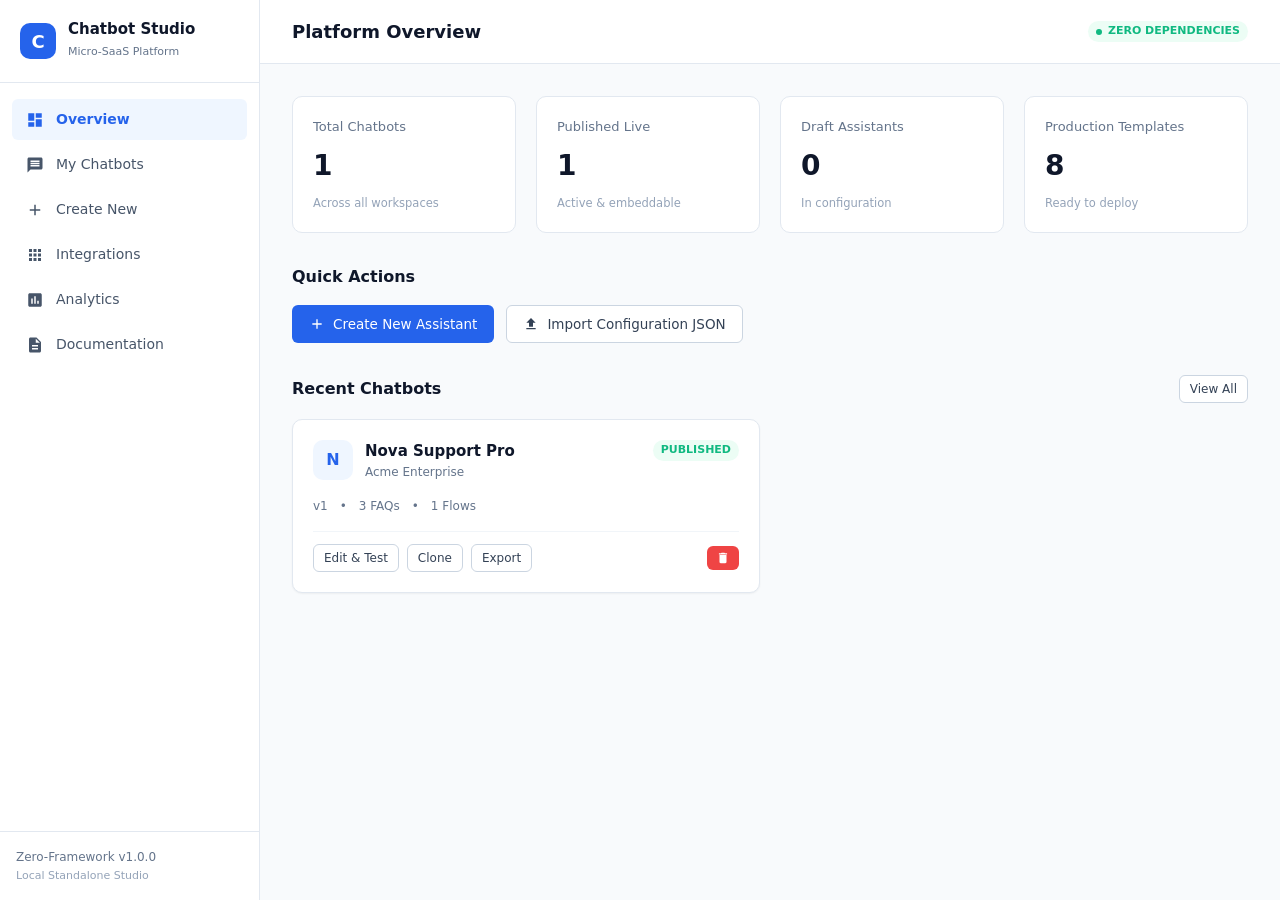
==== index.html @ 80006aa2 "feat: build zero-framework customizable chatbot creator micro-saas platform Co-authored-by: nitroaca" ====
<!DOCTYPE html>
<html lang="en">
<head>
  <meta charset="UTF-8">
  <meta name="viewport" content="width=device-width, initial-scale=1.0">
  <title>Chatbot Creator Studio | Zero-Framework Micro-SaaS</title>
  <meta name="description" content="Zero-framework customizable chatbot creation and management studio.">

  <!-- CSS Stylesheets -->
  <link rel="stylesheet" href="assets/css/main.css">
  <link rel="stylesheet" href="assets/css/dashboard.css">
  <link rel="stylesheet" href="assets/css/builder.css">
  <link rel="stylesheet" href="assets/css/widget.css">
  <link rel="stylesheet" href="assets/css/responsive.css">
</head>
<body>
  <div id="app">
    <!-- Sidebar Navigation -->
    <aside class="sidebar">
      <div class="brand-header">
        <div class="brand-logo">C</div>
        <div class="brand-text">
          <h1>Chatbot Studio</h1>
          <span>Micro-SaaS Platform</span>
        </div>
      </div>

      <nav class="sidebar-nav" aria-label="Main Navigation">
        <a href="#/" class="nav-item active">
          <svg viewBox="0 0 24 24"><path d="M3 13h8V3H3v10zm0 8h8v-6H3v6zm10 0h8V11h-8v10zm0-18v6h8V3h-8z"/></svg>
          Overview
        </a>
        <a href="#/chatbots" class="nav-item">
          <svg viewBox="0 0 24 24"><path d="M20 2H4c-1.1 0-2 .9-2 2v18l4-4h14c1.1 0 2-.9 2-2V4c0-1.1-.9-2-2-2zm-2 12H6v-2h12v2zm0-3H6V9h12v2zm0-3H6V6h12v2z"/></svg>
          My Chatbots
        </a>
        <a href="#/create" class="nav-item">
          <svg viewBox="0 0 24 24"><path d="M19 13h-6v6h-2v-6H5v-2h6V5h2v6h6v2z"/></svg>
          Create New
        </a>
        <a href="#/integrations" class="nav-item">
          <svg viewBox="0 0 24 24"><path d="M4 8h4V4H4v4zm6 12h4v-4h-4v4zm-6 0h4v-4H4v4zm0-6h4v-4H4v4zm6 0h4v-4h-4v4zm6-10v4h4V4h-4zm-6 4h4V4h-4v4zm6 6h4v-4h-4v4zm0 6h4v-4h-4v4z"/></svg>
          Integrations
        </a>
        <a href="#/analytics" class="nav-item">
          <svg viewBox="0 0 24 24"><path d="M19 3H5c-1.1 0-2 .9-2 2v14c0 1.1.9 2 2 2h14c1.1 0 2-.9 2-2V5c0-1.1-.9-2-2-2zM9 17H7v-7h2v7zm4 0h-2V7h2v10zm4 0h-2v-4h2v4z"/></svg>
          Analytics
        </a>
        <a href="#/docs" class="nav-item">
          <svg viewBox="0 0 24 24"><path d="M14 2H6c-1.1 0-1.99.9-1.99 2L4 20c0 1.1.89 2 1.99 2H18c1.1 0 2-.9 2-2V8l-6-6zm2 16H8v-2h8v2zm0-4H8v-2h8v2zm-3-5V3.5L18.5 9H13z"/></svg>
          Documentation
        </a>
      </nav>

      <div class="sidebar-footer">
        <div>Zero-Framework v1.0.0</div>
        <div style="font-size: 11px; color: var(--slate-400); margin-top: 2px;">Local Standalone Studio</div>
      </div>
    </aside>

    <!-- Main Content Area -->
    <main class="main-content">
      <header class="top-bar">
        <h2 class="page-title" id="pageTitle">Platform Overview</h2>
        <div style="display: flex; align-items: center; gap: 12px;">
          <span class="badge badge-published" style="display: flex; align-items: center; gap: 6px;">
            <span style="width: 6px; height: 6px; border-radius: 50%; background: currentColor;"></span>
            Zero Dependencies
          </span>
        </div>
      </header>

      <div class="content-body" id="appContent">
        <!-- Views dynamically injected here -->
      </div>
    </main>
  </div>

  <div id="toast-container" aria-live="polite"></div>

  <!-- Native ES Module Application Entrypoint -->
  <script type="module" src="assets/js/app.js"></script>
</body>
</html>
---- assets/css/main.css ----
/* Central Design Tokens and CSS Reset */
:root {
  --primary: #2563eb;
  --primary-hover: #1d4ed8;
  --primary-light: #eff6ff;
  --primary-focus: rgba(37, 99, 235, 0.25);

  --slate-50: #f8fafc;
  --slate-100: #f1f5f9;
  --slate-200: #e2e8f0;
  --slate-300: #cbd5e1;
  --slate-400: #94a3b8;
  --slate-500: #64748b;
  --slate-600: #475569;
  --slate-700: #334155;
  --slate-800: #1e293b;
  --slate-900: #0f172a;

  --success: #10b981;
  --success-light: #ecfdf5;
  --warning: #f59e0b;
  --warning-light: #fffbeb;
  --danger: #ef4444;
  --danger-light: #fef2f2;

  --radius-sm: 6px;
  --radius-md: 10px;
  --radius-lg: 16px;
  --radius-full: 9999px;

  --shadow-sm: 0 1px 2px 0 rgba(0, 0, 0, 0.05);
  --shadow-md: 0 4px 6px -1px rgba(0, 0, 0, 0.1), 0 2px 4px -1px rgba(0, 0, 0, 0.06);
  --shadow-lg: 0 10px 15px -3px rgba(0, 0, 0, 0.1), 0 4px 6px -2px rgba(0, 0, 0, 0.05);

  --font-sans: system-ui, -apple-system, BlinkMacSystemFont, "Segoe UI", Roboto, "Helvetica Neue", Arial, sans-serif;
  --font-mono: ui-monospace, SFMono-Regular, Menlo, Monaco, Consolas, "Liberation Mono", "Courier New", monospace;
}

*, *::before, *::after {
  box-sizing: border-box;
  margin: 0;
  padding: 0;
}

body {
  font-family: var(--font-sans);
  background-color: var(--slate-50);
  color: var(--slate-800);
  line-height: 1.5;
  -webkit-font-smoothing: antialiased;
  min-height: 100vh;
}

a {
  color: var(--primary);
  text-decoration: none;
}

button, input, select, textarea {
  font: inherit;
}

/* App Shell Layout */
#app {
  display: flex;
  min-height: 100vh;
}

.sidebar {
  width: 260px;
  background-color: #ffffff;
  border-right: 1px solid var(--slate-200);
  display: flex;
  flex-direction: column;
  flex-shrink: 0;
  position: sticky;
  top: 0;
  height: 100vh;
}

.brand-header {
  padding: 20px;
  display: flex;
  align-items: center;
  gap: 12px;
  border-bottom: 1px solid var(--slate-200);
}

.brand-logo {
  width: 36px;
  height: 36px;
  background: var(--primary);
  color: #ffffff;
  border-radius: var(--radius-md);
  display: flex;
  align-items: center;
  justify-content: center;
  font-weight: 700;
  font-size: 18px;
}

.brand-text h1 {
  font-size: 15px;
  font-weight: 700;
  color: var(--slate-900);
  line-height: 1.2;
}

.brand-text span {
  font-size: 11px;
  color: var(--slate-500);
  font-weight: 500;
}

.sidebar-nav {
  padding: 16px 12px;
  display: flex;
  flex-direction: column;
  gap: 4px;
  flex: 1;
  overflow-y: auto;
}

.nav-item {
  display: flex;
  align-items: center;
  gap: 12px;
  padding: 10px 14px;
  border-radius: var(--radius-sm);
  color: var(--slate-600);
  font-weight: 500;
  font-size: 14px;
  transition: all 0.15s ease;
}

.nav-item:hover {
  background-color: var(--slate-100);
  color: var(--slate-900);
}

.nav-item.active {
  background-color: var(--primary-light);
  color: var(--primary);
  font-weight: 600;
}

.nav-item svg {
  width: 18px;
  height: 18px;
  fill: currentColor;
}

.sidebar-footer {
  padding: 16px;
  border-top: 1px solid var(--slate-200);
  font-size: 12px;
  color: var(--slate-500);
}

.main-content {
  flex: 1;
  display: flex;
  flex-direction: column;
  overflow-x: hidden;
}

.top-bar {
  height: 64px;
  background-color: #ffffff;
  border-bottom: 1px solid var(--slate-200);
  display: flex;
  align-items: center;
  justify-content: space-between;
  padding: 0 32px;
}

.page-title {
  font-size: 18px;
  font-weight: 600;
  color: var(--slate-900);
}

.content-body {
  padding: 32px;
  flex: 1;
}

/* Common UI Components */
.btn {
  display: inline-flex;
  align-items: center;
  gap: 8px;
  padding: 8px 16px;
  border-radius: var(--radius-sm);
  font-size: 13.5px;
  font-weight: 500;
  cursor: pointer;
  border: 1px solid transparent;
  transition: all 0.15s ease;
}

.btn-primary {
  background-color: var(--primary);
  color: #ffffff;
}

.btn-primary:hover {
  background-color: var(--primary-hover);
}

.btn-secondary {
  background-color: #ffffff;
  border-color: var(--slate-300);
  color: var(--slate-700);
}

.btn-secondary:hover {
  background-color: var(--slate-50);
  border-color: var(--slate-400);
}

.btn-danger {
  background-color: var(--danger);
  color: #ffffff;
}

.btn-danger:hover {
  background-color: #dc2626;
}

.badge {
  display: inline-flex;
  padding: 2px 8px;
  border-radius: var(--radius-full);
  font-size: 11px;
  font-weight: 600;
  text-transform: uppercase;
}

.badge-published {
  background-color: var(--success-light);
  color: var(--success);
}

.badge-draft {
  background-color: var(--slate-100);
  color: var(--slate-600);
}

.card {
  background: #ffffff;
  border: 1px solid var(--slate-200);
  border-radius: var(--radius-md);
  box-shadow: var(--shadow-sm);
  padding: 24px;
}

/* Toast Notifications */
#toast-container {
  position: fixed;
  bottom: 24px;
  right: 24px;
  display: flex;
  flex-direction: column;
  gap: 8px;
  z-index: 99999;
}

.toast {
  background: #ffffff;
  border: 1px solid var(--slate-200);
  box-shadow: var(--shadow-lg);
  border-radius: var(--radius-md);
  padding: 12px 18px;
  font-size: 13.5px;
  display: flex;
  align-items: center;
  gap: 10px;
  animation: toastIn 0.2s ease-out;
  min-width: 260px;
}

.toast.toast-success { border-left: 4px solid var(--success); }
.toast.toast-error { border-left: 4px solid var(--danger); }
.toast.toast-info { border-left: 4px solid var(--primary); }

@keyframes toastIn {
  from { opacity: 0; transform: translateY(10px); }
  to { opacity: 1; transform: translateY(0); }
}
---- assets/css/dashboard.css ----
/* Dashboard & My Chatbots Views */
.stats-grid {
  display: grid;
  grid-template-columns: repeat(auto-fit, minmax(220px, 1fr));
  gap: 20px;
  margin-bottom: 32px;
}

.stat-card {
  background: #ffffff;
  border: 1px solid var(--slate-200);
  border-radius: var(--radius-md);
  padding: 20px;
  display: flex;
  flex-direction: column;
  gap: 8px;
}

.stat-label {
  font-size: 13px;
  color: var(--slate-500);
  font-weight: 500;
}

.stat-value {
  font-size: 28px;
  font-weight: 700;
  color: var(--slate-900);
}

.stat-sub {
  font-size: 11.5px;
  color: var(--slate-400);
}

.dashboard-section {
  margin-bottom: 32px;
}

.section-header {
  display: flex;
  align-items: center;
  justify-content: space-between;
  margin-bottom: 16px;
}

.section-title {
  font-size: 16px;
  font-weight: 600;
  color: var(--slate-900);
}

/* Chatbot Cards Grid */
.bots-grid {
  display: grid;
  grid-template-columns: repeat(auto-fill, minmax(320px, 1fr));
  gap: 20px;
}

.bot-card {
  background: #ffffff;
  border: 1px solid var(--slate-200);
  border-radius: var(--radius-md);
  padding: 20px;
  display: flex;
  flex-direction: column;
  gap: 16px;
  box-shadow: var(--shadow-sm);
  transition: transform 0.15s, box-shadow 0.15s;
}

.bot-card:hover {
  transform: translateY(-2px);
  box-shadow: var(--shadow-md);
}

.bot-header {
  display: flex;
  align-items: flex-start;
  justify-content: space-between;
}

.bot-title-group {
  display: flex;
  align-items: center;
  gap: 12px;
}

.bot-avatar-badge {
  width: 40px;
  height: 40px;
  border-radius: var(--radius-md);
  background-color: var(--primary-light);
  color: var(--primary);
  display: flex;
  align-items: center;
  justify-content: center;
  font-weight: 700;
  font-size: 16px;
}

.bot-name {
  font-size: 15px;
  font-weight: 600;
  color: var(--slate-900);
}

.bot-business {
  font-size: 12px;
  color: var(--slate-500);
}

.bot-meta {
  display: flex;
  align-items: center;
  gap: 12px;
  font-size: 12px;
  color: var(--slate-500);
}

.bot-actions {
  display: flex;
  align-items: center;
  gap: 8px;
  padding-top: 12px;
  border-top: 1px solid var(--slate-100);
  margin-top: auto;
}

/* Empty States */
.empty-state {
  text-align: center;
  padding: 48px 24px;
  background: #ffffff;
  border: 1px dashed var(--slate-300);
  border-radius: var(--radius-md);
}

.empty-icon {
  width: 48px;
  height: 48px;
  margin: 0 auto 16px;
  color: var(--slate-400);
}

.empty-title {
  font-size: 16px;
  font-weight: 600;
  color: var(--slate-900);
  margin-bottom: 6px;
}

.empty-desc {
  font-size: 13.5px;
  color: var(--slate-500);
  max-width: 420px;
  margin: 0 auto 20px;
}
---- assets/css/builder.css ----
/* Chatbot Studio Builder & Tabs Layout */
.builder-layout {
  display: grid;
  grid-template-columns: 1fr 420px;
  gap: 28px;
  align-items: start;
}

.builder-main {
  background: #ffffff;
  border: 1px solid var(--slate-200);
  border-radius: var(--radius-md);
  box-shadow: var(--shadow-sm);
  display: flex;
  flex-direction: column;
}

.builder-tabs {
  display: flex;
  overflow-x: auto;
  border-bottom: 1px solid var(--slate-200);
  padding: 0 16px;
  background: var(--slate-50);
}

.tab-btn {
  padding: 14px 18px;
  border: none;
  background: transparent;
  color: var(--slate-600);
  font-weight: 500;
  font-size: 13.5px;
  cursor: pointer;
  border-bottom: 2px solid transparent;
  white-space: nowrap;
  transition: all 0.15s;
}

.tab-btn:hover {
  color: var(--slate-900);
}

.tab-btn.active {
  color: var(--primary);
  border-bottom-color: var(--primary);
  font-weight: 600;
  background: #ffffff;
}

.builder-panel {
  display: none;
  padding: 24px;
}

.builder-panel.active {
  display: block;
}

/* Forms & Controls */
.form-group {
  margin-bottom: 20px;
}

.form-label {
  display: block;
  font-size: 13px;
  font-weight: 600;
  color: var(--slate-700);
  margin-bottom: 6px;
}

.form-help {
  font-size: 12px;
  color: var(--slate-500);
  margin-top: 4px;
}

.form-input, .form-select, .form-textarea {
  width: 100%;
  padding: 9px 12px;
  border: 1px solid var(--slate-300);
  border-radius: var(--radius-sm);
  font-size: 13.5px;
  color: var(--slate-800);
  background: #ffffff;
  outline: none;
  transition: border-color 0.15s;
}

.form-input:focus, .form-select:focus, .form-textarea:focus {
  border-color: var(--primary);
  box-shadow: 0 0 0 3px var(--primary-focus);
}

.form-row {
  display: grid;
  grid-template-columns: 1fr 1fr;
  gap: 16px;
}

/* Live Preview Column */
.builder-preview {
  position: sticky;
  top: 96px;
  background: #ffffff;
  border: 1px solid var(--slate-200);
  border-radius: var(--radius-md);
  box-shadow: var(--shadow-sm);
  padding: 20px;
  display: flex;
  flex-direction: column;
  gap: 16px;
}

.preview-header {
  display: flex;
  align-items: center;
  justify-content: space-between;
  border-bottom: 1px solid var(--slate-100);
  padding-bottom: 12px;
}

.preview-title {
  font-size: 14px;
  font-weight: 600;
  color: var(--slate-900);
  display: flex;
  align-items: center;
  gap: 8px;
}

.preview-status-dot {
  width: 8px;
  height: 8px;
  border-radius: 50%;
  background-color: var(--success);
}

.preview-container {
  height: 520px;
  border: 1px solid var(--slate-200);
  border-radius: var(--radius-md);
  background: #f8fafc;
  position: relative;
  overflow: hidden;
}

/* Knowledge Base Table & Items */
.kb-item-card {
  border: 1px solid var(--slate-200);
  border-radius: var(--radius-sm);
  padding: 16px;
  margin-bottom: 12px;
  background: #ffffff;
}

.kb-item-header {
  display: flex;
  justify-content: space-between;
  align-items: center;
  margin-bottom: 8px;
}

.kb-question {
  font-weight: 600;
  font-size: 14px;
  color: var(--slate-900);
}

.kb-answer {
  font-size: 13px;
  color: var(--slate-600);
  margin-bottom: 8px;
}

.kb-keywords {
  display: flex;
  flex-wrap: wrap;
  gap: 4px;
}

.kb-tag {
  background: var(--slate-100);
  color: var(--slate-600);
  font-size: 11px;
  padding: 2px 6px;
  border-radius: 4px;
}

/* Snippet Code Box */
.code-box {
  background: var(--slate-900);
  color: #e2e8f0;
  border-radius: var(--radius-sm);
  padding: 16px;
  font-family: var(--font-mono);
  font-size: 12.5px;
  overflow-x: auto;
  position: relative;
  margin-top: 10px;
}

.code-box pre {
  margin: 0;
  white-space: pre-wrap;
  word-break: break-all;
}
---- assets/css/widget.css ----
/* Widget Layout Tokens and Standalone Styling */
.widget-demo-container {
  display: flex;
  align-items: center;
  justify-content: center;
  min-height: 400px;
}
---- assets/css/responsive.css ----
/* Responsive Breakpoints & Mobile Drawer */
@media (max-width: 1024px) {
  .builder-layout {
    grid-template-columns: 1fr;
  }

  .builder-preview {
    position: relative;
    top: 0;
    margin-top: 24px;
  }
}

@media (max-width: 768px) {
  #app {
    flex-direction: column;
  }

  .sidebar {
    width: 100%;
    height: auto;
    position: relative;
    border-right: none;
    border-bottom: 1px solid var(--slate-200);
  }

  .sidebar-nav {
    flex-direction: row;
    overflow-x: auto;
    padding: 8px 12px;
  }

  .top-bar {
    padding: 0 16px;
  }

  .content-body {
    padding: 16px;
  }

  .form-row {
    grid-template-columns: 1fr;
  }

  .stats-grid {
    grid-template-columns: 1fr;
  }
}
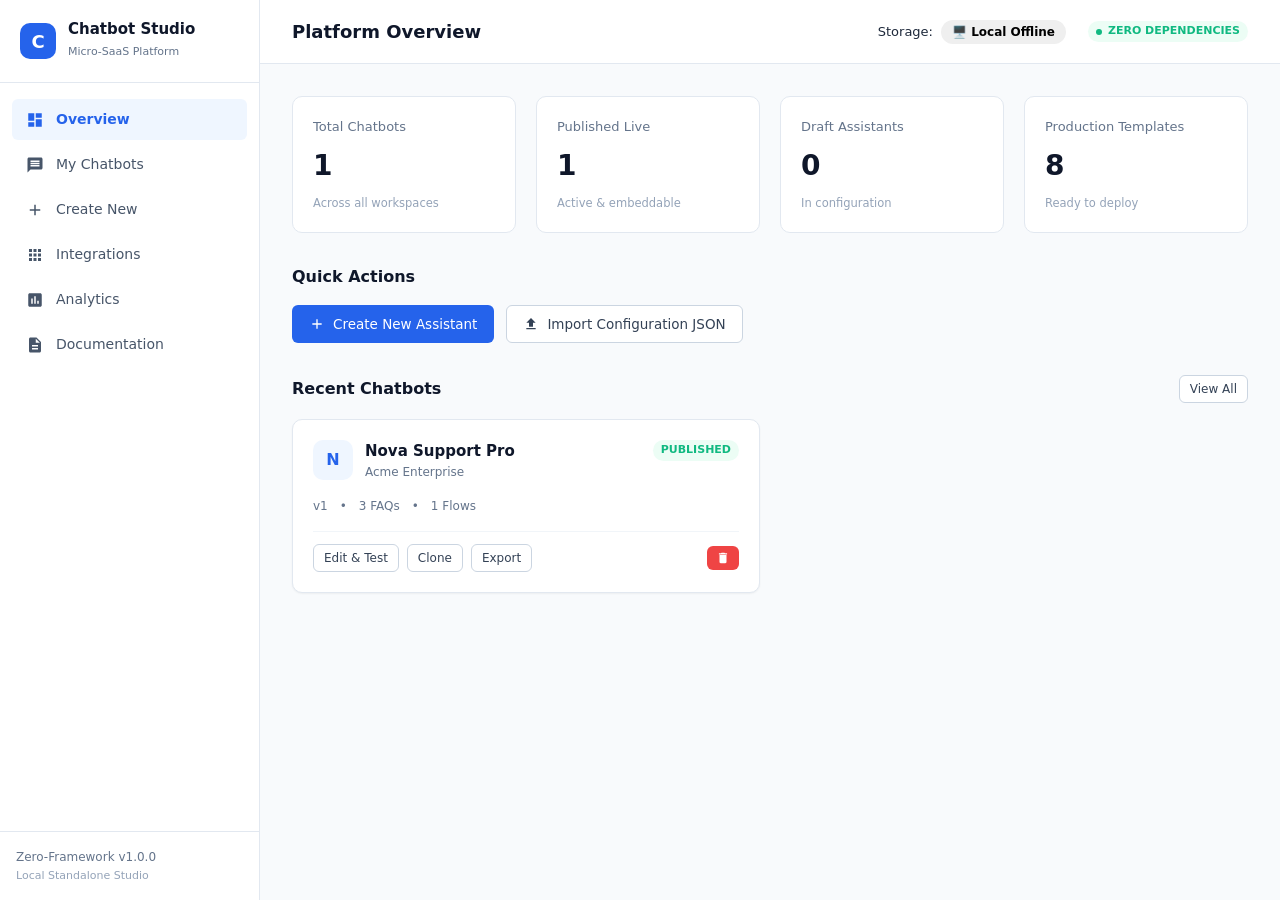
==== commit f77ed39f: "feat: add isolated vanilla PHP backend, DB schema & seeding, SaaS membership and PayPal billing Co-a" ====
--- a/index.html
+++ b/index.html
@@ -3,8 +3,46 @@
 <head>
   <meta charset="UTF-8">
   <meta name="viewport" content="width=device-width, initial-scale=1.0">
-  <title>Chatbot Creator Studio | Zero-Framework Micro-SaaS</title>
-  <meta name="description" content="Zero-framework customizable chatbot creation and management studio.">
+  <title>Chatbot Creator Studio | Zero-Framework Customizable Micro-SaaS Platform</title>
+  <meta name="description" content="Build, customize, and deploy intelligent customer support chatbots in minutes with zero frameworks, zero dependencies, and 100% vanilla JavaScript.">
+  <meta name="keywords" content="chatbot creator, zero-framework chatbot, customer support bot, micro-saas, embeddable chat widget, no-code bot builder, vanilla javascript chatbot">
+  <meta name="author" content="Chatbot Creator Studio">
+  <meta name="robots" content="index, follow">
+  <meta name="theme-color" content="#2563eb">
+  <link rel="canonical" href="./">
+
+  <!-- Favicon -->
+  <link rel="icon" type="image/svg+xml" href="favicon.svg">
+
+  <!-- Open Graph / Facebook -->
+  <meta property="og:type" content="website">
+  <meta property="og:title" content="Chatbot Creator Studio | Zero-Framework Micro-SaaS">
+  <meta property="og:description" content="Create, customize, test, and publish intelligent customer-support chatbots with zero build steps and complete style isolation.">
+  <meta property="og:image" content="favicon.svg">
+  <meta property="og:site_name" content="Chatbot Creator Studio">
+
+  <!-- Twitter Card -->
+  <meta name="twitter:card" content="summary_large_image">
+  <meta name="twitter:title" content="Chatbot Creator Studio | Zero-Framework Micro-SaaS">
+  <meta name="twitter:description" content="Build and deploy lightweight customizable chatbots with zero frameworks and native web standards.">
+  <meta name="twitter:image" content="favicon.svg">
+
+  <!-- Structured Data / JSON-LD -->
+  <script type="application/ld+json">
+  {
+    "@context": "https://schema.org",
+    "@type": "WebApplication",
+    "name": "Chatbot Creator Studio",
+    "applicationCategory": "BusinessApplication",
+    "operatingSystem": "All modern browsers",
+    "description": "Zero-framework customizable customer-support chatbot creation and management studio.",
+    "offers": {
+      "@type": "Offer",
+      "price": "0",
+      "priceCurrency": "USD"
+    }
+  }
+  </script>
 
   <!-- CSS Stylesheets -->
   <link rel="stylesheet" href="assets/css/main.css">
@@ -63,6 +101,20 @@
       <header class="top-bar">
         <h2 class="page-title" id="pageTitle">Platform Overview</h2>
         <div style="display: flex; align-items: center; gap: 12px;">
+          <!-- Backend Mode Switcher -->
+          <div class="backend-switcher" style="display: flex; align-items: center; gap: 8px; background: var(--bg-surface); padding: 4px 10px; border-radius: var(--radius-full); border: 1px solid var(--border-color); font-size: 0.8125rem;">
+            <span style="color: var(--text-muted);">Storage:</span>
+            <button id="backendToggleBtn" class="btn btn-sm btn-outline" style="border-radius: var(--radius-full); padding: 2px 10px; font-size: 0.75rem; font-weight: 600;">
+              <span id="backendModeLabel">🖥️ Local Offline</span>
+            </button>
+          </div>
+
+          <div id="userAccountSection" style="display: none; align-items: center; gap: 8px;">
+            <span id="userPlanBadge" class="badge" style="background: rgba(37,99,235,0.1); color: var(--color-primary); font-weight: 600;">Free Starter</span>
+            <button id="membershipBtn" class="btn btn-sm btn-primary" style="padding: 4px 10px; font-size: 0.75rem;">Upgrade</button>
+            <button id="logoutBtn" class="btn btn-sm btn-ghost" title="Logout" style="padding: 4px 8px; font-size: 0.75rem;">Sign out</button>
+          </div>
+
           <span class="badge badge-published" style="display: flex; align-items: center; gap: 6px;">
             <span style="width: 6px; height: 6px; border-radius: 50%; background: currentColor;"></span>
             Zero Dependencies
@@ -78,6 +130,73 @@
 
   <div id="toast-container" aria-live="polite"></div>
 
+  <!-- Backend Auth Modal -->
+  <div id="authModal" class="modal" style="display: none; position: fixed; inset: 0; z-index: 1000; background: rgba(15,23,42,0.6); align-items: center; justify-content: center; backdrop-filter: blur(4px);">
+    <div class="modal-card card" style="max-width: 440px; width: 90%; background: var(--bg-surface); padding: 32px; border-radius: var(--radius-lg); box-shadow: var(--shadow-lg); border: 1px solid var(--border-color);">
+      <div style="display: flex; justify-content: space-between; align-items: center; margin-bottom: 20px;">
+        <h3 id="authModalTitle" style="font-size: 1.25rem; font-weight: 700;">Connect to PHP Cloud SaaS</h3>
+        <button id="closeAuthModalBtn" class="btn btn-ghost" style="padding: 4px 8px; font-size: 1.25rem;">&times;</button>
+      </div>
+
+      <div style="display: flex; gap: 8px; margin-bottom: 20px; border-bottom: 1px solid var(--border-color); padding-bottom: 8px;">
+        <button id="authTabLogin" class="btn btn-sm btn-outline active" style="flex: 1;">Sign In</button>
+        <button id="authTabRegister" class="btn btn-sm btn-outline" style="flex: 1;">Create Account</button>
+      </div>
+
+      <form id="authForm" style="display: flex; flex-direction: column; gap: 14px;">
+        <div id="authNameGroup" style="display: none;">
+          <label style="display: block; font-size: 0.8125rem; font-weight: 600; margin-bottom: 4px;">Full Name</label>
+          <input type="text" id="authName" class="form-control" placeholder="Jane Doe" style="width: 100%; padding: 8px 12px; border: 1px solid var(--border-color); border-radius: var(--radius-md);">
+        </div>
+
+        <div>
+          <label style="display: block; font-size: 0.8125rem; font-weight: 600; margin-bottom: 4px;">Email Address</label>
+          <input type="email" id="authEmail" class="form-control" placeholder="user@example.com" required style="width: 100%; padding: 8px 12px; border: 1px solid var(--border-color); border-radius: var(--radius-md);">
+        </div>
+
+        <div>
+          <label style="display: block; font-size: 0.8125rem; font-weight: 600; margin-bottom: 4px;">Password</label>
+          <input type="password" id="authPassword" class="form-control" placeholder="••••••••" required style="width: 100%; padding: 8px 12px; border: 1px solid var(--border-color); border-radius: var(--radius-md);">
+        </div>
+
+        <div id="authErrorMsg" style="color: var(--color-danger); font-size: 0.8125rem; display: none;"></div>
+
+        <button type="submit" id="authSubmitBtn" class="btn btn-primary" style="width: 100%; padding: 10px; margin-top: 8px; font-weight: 600;">Sign In to Cloud Studio</button>
+      </form>
+    </div>
+  </div>
+
+  <!-- SaaS Membership Pricing Modal -->
+  <div id="membershipModal" class="modal" style="display: none; position: fixed; inset: 0; z-index: 1000; background: rgba(15,23,42,0.6); align-items: center; justify-content: center; backdrop-filter: blur(4px);">
+    <div class="modal-card card" style="max-width: 900px; width: 95%; max-height: 90vh; overflow-y: auto; background: var(--bg-surface); padding: 32px; border-radius: var(--radius-lg); box-shadow: var(--shadow-lg); border: 1px solid var(--border-color);">
+      <div style="display: flex; justify-content: space-between; align-items: center; margin-bottom: 12px;">
+        <div>
+          <h3 style="font-size: 1.5rem; font-weight: 800;">Choose Your Studio Plan</h3>
+          <p style="color: var(--text-muted); font-size: 0.875rem;">Scale your conversational assistants with transparent tiered pricing.</p>
+        </div>
+        <button id="closeMembershipModalBtn" class="btn btn-ghost" style="padding: 4px 8px; font-size: 1.5rem;">&times;</button>
+      </div>
+
+      <!-- Billing Cycle Toggle -->
+      <div style="display: flex; justify-content: center; align-items: center; gap: 12px; margin: 24px 0;">
+        <span style="font-weight: 600; font-size: 0.875rem;">Monthly</span>
+        <button id="billingCycleToggleBtn" class="btn btn-sm btn-outline" style="border-radius: var(--radius-full); padding: 4px 14px; font-size: 0.75rem;">
+          <span id="billingCycleText">Switch to Yearly</span>
+        </button>
+        <span style="font-weight: 600; font-size: 0.875rem;">Yearly <span class="badge" style="background: rgba(16,185,129,0.15); color: #059669; font-size: 0.75rem; margin-left: 4px;">Save 20%</span></span>
+      </div>
+
+      <!-- Plan Cards Grid -->
+      <div id="plansGrid" style="display: grid; grid-template-columns: repeat(auto-fit, minmax(200px, 1fr)); gap: 16px; margin-bottom: 24px;">
+        <!-- Injected via JavaScript -->
+      </div>
+
+      <div style="border-top: 1px solid var(--border-color); padding-top: 16px; text-align: center; font-size: 0.8125rem; color: var(--text-muted);">
+        🔒 Secure multi-choice recurring and ongoing payments processed via PayPal. Cancel anytime.
+      </div>
+    </div>
+  </div>
+
   <!-- Native ES Module Application Entrypoint -->
   <script type="module" src="assets/js/app.js"></script>
 </body>
--- a/assets/css/main.css
+++ b/assets/css/main.css
@@ -42,6 +42,12 @@
   padding: 0;
 }
 
+html, body {
+  width: 100%;
+  max-width: 100%;
+  overflow-x: hidden;
+}
+
 body {
   font-family: var(--font-sans);
   background-color: var(--slate-50);
@@ -58,12 +64,16 @@
 
 button, input, select, textarea {
   font: inherit;
+  max-width: 100%;
 }
 
 /* App Shell Layout */
 #app {
   display: flex;
   min-height: 100vh;
+  width: 100%;
+  max-width: 100%;
+  overflow-x: hidden;
 }
 
 .sidebar {
@@ -76,6 +86,7 @@
   position: sticky;
   top: 0;
   height: 100vh;
+  z-index: 50;
 }
 
 .brand-header {
@@ -97,6 +108,11 @@
   justify-content: center;
   font-weight: 700;
   font-size: 18px;
+  flex-shrink: 0;
+}
+
+.brand-text {
+  min-width: 0;
 }
 
 .brand-text h1 {
@@ -104,6 +120,9 @@
   font-weight: 700;
   color: var(--slate-900);
   line-height: 1.2;
+  white-space: nowrap;
+  overflow: hidden;
+  text-overflow: ellipsis;
 }
 
 .brand-text span {
@@ -131,6 +150,7 @@
   font-weight: 500;
   font-size: 14px;
   transition: all 0.15s ease;
+  white-space: nowrap;
 }
 
 .nav-item:hover {
@@ -148,6 +168,7 @@
   width: 18px;
   height: 18px;
   fill: currentColor;
+  flex-shrink: 0;
 }
 
 .sidebar-footer {
@@ -159,36 +180,45 @@
 
 .main-content {
   flex: 1;
+  min-width: 0;
   display: flex;
   flex-direction: column;
   overflow-x: hidden;
+  width: 100%;
 }
 
 .top-bar {
-  height: 64px;
+  min-height: 64px;
   background-color: #ffffff;
   border-bottom: 1px solid var(--slate-200);
   display: flex;
   align-items: center;
   justify-content: space-between;
-  padding: 0 32px;
+  padding: 12px 32px;
+  gap: 16px;
+  flex-wrap: wrap;
 }
 
 .page-title {
   font-size: 18px;
   font-weight: 600;
   color: var(--slate-900);
+  min-width: 0;
+  word-break: break-word;
 }
 
 .content-body {
   padding: 32px;
   flex: 1;
+  min-width: 0;
+  width: 100%;
 }
 
 /* Common UI Components */
 .btn {
   display: inline-flex;
   align-items: center;
+  justify-content: center;
   gap: 8px;
   padding: 8px 16px;
   border-radius: var(--radius-sm);
@@ -197,6 +227,8 @@
   cursor: pointer;
   border: 1px solid transparent;
   transition: all 0.15s ease;
+  white-space: nowrap;
+  max-width: 100%;
 }
 
 .btn-primary {
@@ -230,11 +262,13 @@
 
 .badge {
   display: inline-flex;
+  align-items: center;
   padding: 2px 8px;
   border-radius: var(--radius-full);
   font-size: 11px;
   font-weight: 600;
   text-transform: uppercase;
+  white-space: nowrap;
 }
 
 .badge-published {
@@ -253,6 +287,8 @@
   border-radius: var(--radius-md);
   box-shadow: var(--shadow-sm);
   padding: 24px;
+  min-width: 0;
+  max-width: 100%;
 }
 
 /* Toast Notifications */
@@ -260,10 +296,12 @@
   position: fixed;
   bottom: 24px;
   right: 24px;
+  max-width: calc(100vw - 32px);
   display: flex;
   flex-direction: column;
   gap: 8px;
   z-index: 99999;
+  pointer-events: none;
 }
 
 .toast {
@@ -277,7 +315,8 @@
   align-items: center;
   gap: 10px;
   animation: toastIn 0.2s ease-out;
-  min-width: 260px;
+  pointer-events: auto;
+  word-break: break-word;
 }
 
 .toast.toast-success { border-left: 4px solid var(--success); }
--- a/assets/css/builder.css
+++ b/assets/css/builder.css
@@ -1,9 +1,11 @@
 /* Chatbot Studio Builder & Tabs Layout */
 .builder-layout {
   display: grid;
-  grid-template-columns: 1fr 420px;
-  gap: 28px;
+  grid-template-columns: minmax(0, 1fr) minmax(320px, 420px);
+  gap: 24px;
   align-items: start;
+  width: 100%;
+  max-width: 100%;
 }
 
 .builder-main {
@@ -13,18 +15,32 @@
   box-shadow: var(--shadow-sm);
   display: flex;
   flex-direction: column;
+  min-width: 0;
+  width: 100%;
+  overflow: hidden;
 }
 
 .builder-tabs {
   display: flex;
   overflow-x: auto;
   border-bottom: 1px solid var(--slate-200);
-  padding: 0 16px;
+  padding: 0 12px;
   background: var(--slate-50);
+  -webkit-overflow-scrolling: touch;
+  scrollbar-width: thin;
+}
+
+.builder-tabs::-webkit-scrollbar {
+  height: 4px;
+}
+
+.builder-tabs::-webkit-scrollbar-thumb {
+  background: var(--slate-300);
+  border-radius: 4px;
 }
 
 .tab-btn {
-  padding: 14px 18px;
+  padding: 14px 16px;
   border: none;
   background: transparent;
   color: var(--slate-600);
@@ -34,6 +50,7 @@
   border-bottom: 2px solid transparent;
   white-space: nowrap;
   transition: all 0.15s;
+  flex-shrink: 0;
 }
 
 .tab-btn:hover {
@@ -50,6 +67,8 @@
 .builder-panel {
   display: none;
   padding: 24px;
+  min-width: 0;
+  width: 100%;
 }
 
 .builder-panel.active {
@@ -59,6 +78,8 @@
 /* Forms & Controls */
 .form-group {
   margin-bottom: 20px;
+  width: 100%;
+  min-width: 0;
 }
 
 .form-label {
@@ -67,16 +88,20 @@
   font-weight: 600;
   color: var(--slate-700);
   margin-bottom: 6px;
+  word-break: break-word;
 }
 
 .form-help {
   font-size: 12px;
   color: var(--slate-500);
   margin-top: 4px;
+  line-height: 1.4;
 }
 
 .form-input, .form-select, .form-textarea {
   width: 100%;
+  max-width: 100%;
+  box-sizing: border-box;
   padding: 9px 12px;
   border: 1px solid var(--slate-300);
   border-radius: var(--radius-sm);
@@ -85,6 +110,7 @@
   background: #ffffff;
   outline: none;
   transition: border-color 0.15s;
+  min-width: 0;
 }
 
 .form-input:focus, .form-select:focus, .form-textarea:focus {
@@ -94,14 +120,16 @@
 
 .form-row {
   display: grid;
-  grid-template-columns: 1fr 1fr;
+  grid-template-columns: minmax(0, 1fr) minmax(0, 1fr);
   gap: 16px;
+  width: 100%;
+  min-width: 0;
 }
 
 /* Live Preview Column */
 .builder-preview {
   position: sticky;
-  top: 96px;
+  top: 84px;
   background: #ffffff;
   border: 1px solid var(--slate-200);
   border-radius: var(--radius-md);
@@ -109,7 +137,9 @@
   padding: 20px;
   display: flex;
   flex-direction: column;
-  gap: 16px;
+  gap: 14px;
+  min-width: 0;
+  width: 100%;
 }
 
 .preview-header {
@@ -118,6 +148,7 @@
   justify-content: space-between;
   border-bottom: 1px solid var(--slate-100);
   padding-bottom: 12px;
+  gap: 8px;
 }
 
 .preview-title {
@@ -127,6 +158,7 @@
   display: flex;
   align-items: center;
   gap: 8px;
+  min-width: 0;
 }
 
 .preview-status-dot {
@@ -134,15 +166,19 @@
   height: 8px;
   border-radius: 50%;
   background-color: var(--success);
+  flex-shrink: 0;
 }
 
 .preview-container {
   height: 520px;
+  max-height: calc(100vh - 180px);
+  min-height: 400px;
   border: 1px solid var(--slate-200);
   border-radius: var(--radius-md);
   background: #f8fafc;
   position: relative;
   overflow: hidden;
+  width: 100%;
 }
 
 /* Knowledge Base Table & Items */
@@ -152,25 +188,30 @@
   padding: 16px;
   margin-bottom: 12px;
   background: #ffffff;
+  min-width: 0;
 }
 
 .kb-item-header {
   display: flex;
   justify-content: space-between;
-  align-items: center;
+  align-items: flex-start;
   margin-bottom: 8px;
+  gap: 10px;
 }
 
 .kb-question {
   font-weight: 600;
   font-size: 14px;
   color: var(--slate-900);
+  word-break: break-word;
+  min-width: 0;
 }
 
 .kb-answer {
   font-size: 13px;
   color: var(--slate-600);
   margin-bottom: 8px;
+  word-break: break-word;
 }
 
 .kb-keywords {
@@ -185,6 +226,7 @@
   font-size: 11px;
   padding: 2px 6px;
   border-radius: 4px;
+  word-break: break-all;
 }
 
 /* Snippet Code Box */
@@ -193,15 +235,55 @@
   color: #e2e8f0;
   border-radius: var(--radius-sm);
   padding: 16px;
+  padding-top: 36px;
   font-family: var(--font-mono);
   font-size: 12.5px;
   overflow-x: auto;
   position: relative;
   margin-top: 10px;
+  width: 100%;
+  max-width: 100%;
+  box-sizing: border-box;
 }
 
 .code-box pre {
   margin: 0;
   white-space: pre-wrap;
-  word-break: break-all;
-}
+  word-break: break-word;
+}
+
+.code-box .btn-copy-code {
+  position: absolute;
+  top: 8px;
+  right: 8px;
+  display: inline-flex;
+  align-items: center;
+  gap: 5px;
+  background: rgba(255, 255, 255, 0.12);
+  color: #ffffff;
+  border: 1px solid rgba(255, 255, 255, 0.2);
+  border-radius: 4px;
+  font-family: var(--font-sans);
+  font-size: 11px;
+  font-weight: 500;
+  padding: 3px 8px;
+  cursor: pointer;
+  transition: all 0.15s ease;
+  z-index: 10;
+}
+
+.code-box .btn-copy-code:hover {
+  background: var(--primary);
+  border-color: var(--primary);
+}
+
+.code-box .btn-copy-code.copied {
+  background: #10b981;
+  border-color: #10b981;
+}
+
+.code-box .btn-copy-code svg {
+  width: 12px;
+  height: 12px;
+  fill: currentColor;
+}
--- a/assets/css/responsive.css
+++ b/assets/css/responsive.css
@@ -1,48 +1,158 @@
 /* Responsive Breakpoints & Mobile Drawer */
-@media (max-width: 1024px) {
+
+/* Large Tablets & Laptops */
+@media (max-width: 1120px) {
   .builder-layout {
     grid-template-columns: 1fr;
+    gap: 24px;
   }
 
   .builder-preview {
     position: relative;
     top: 0;
-    margin-top: 24px;
+    margin-top: 8px;
+    width: 100%;
+    max-width: 600px;
+    margin-left: auto;
+    margin-right: auto;
+  }
+
+  .content-body {
+    padding: 24px;
   }
 }
 
+/* Tablets and Mobile Phones */
 @media (max-width: 768px) {
   #app {
     flex-direction: column;
+    min-height: 100vh;
+    width: 100%;
+    overflow-x: hidden;
   }
 
   .sidebar {
     width: 100%;
     height: auto;
     position: relative;
+    top: 0;
     border-right: none;
     border-bottom: 1px solid var(--slate-200);
+    z-index: 100;
+  }
+
+  .brand-header {
+    padding: 12px 16px;
   }
 
   .sidebar-nav {
     flex-direction: row;
     overflow-x: auto;
+    padding: 6px 12px;
+    gap: 6px;
+    scrollbar-width: none;
+  }
+
+  .sidebar-nav::-webkit-scrollbar {
+    display: none;
+  }
+
+  .nav-item {
     padding: 8px 12px;
+    font-size: 13px;
+    border-radius: var(--radius-sm);
+  }
+
+  .sidebar-footer {
+    display: none;
   }
 
   .top-bar {
-    padding: 0 16px;
+    padding: 12px 16px;
+    min-height: 52px;
+  }
+
+  .page-title {
+    font-size: 16px;
   }
 
   .content-body {
     padding: 16px;
+    width: 100%;
+    overflow-x: hidden;
   }
 
   .form-row {
     grid-template-columns: 1fr;
+    gap: 12px;
+  }
+
+  .builder-panel {
+    padding: 16px;
+  }
+
+  .builder-tabs {
+    padding: 0 8px;
+  }
+
+  .tab-btn {
+    padding: 12px 12px;
+    font-size: 13px;
   }
 
   .stats-grid {
     grid-template-columns: 1fr;
+    gap: 12px;
+  }
+
+  .bots-grid {
+    grid-template-columns: 1fr;
+    gap: 16px;
+  }
+
+  .bot-card {
+    padding: 16px;
+  }
+
+  .builder-preview {
+    padding: 14px;
+    max-width: 100%;
+  }
+
+  .preview-container {
+    height: 480px;
+  }
+
+  /* Adjust header buttons in builder */
+  .builder-header-actions {
+    flex-wrap: wrap;
+    gap: 6px;
   }
 }
+
+/* Small mobile devices */
+@media (max-width: 480px) {
+  .top-bar {
+    flex-direction: column;
+    align-items: flex-start;
+    gap: 8px;
+  }
+
+  .btn {
+    padding: 7px 12px;
+    font-size: 12.5px;
+  }
+
+  .tab-btn {
+    padding: 10px 10px;
+    font-size: 12px;
+  }
+
+  .builder-panel {
+    padding: 12px;
+  }
+
+  .preview-container {
+    height: 420px;
+  }
+}
